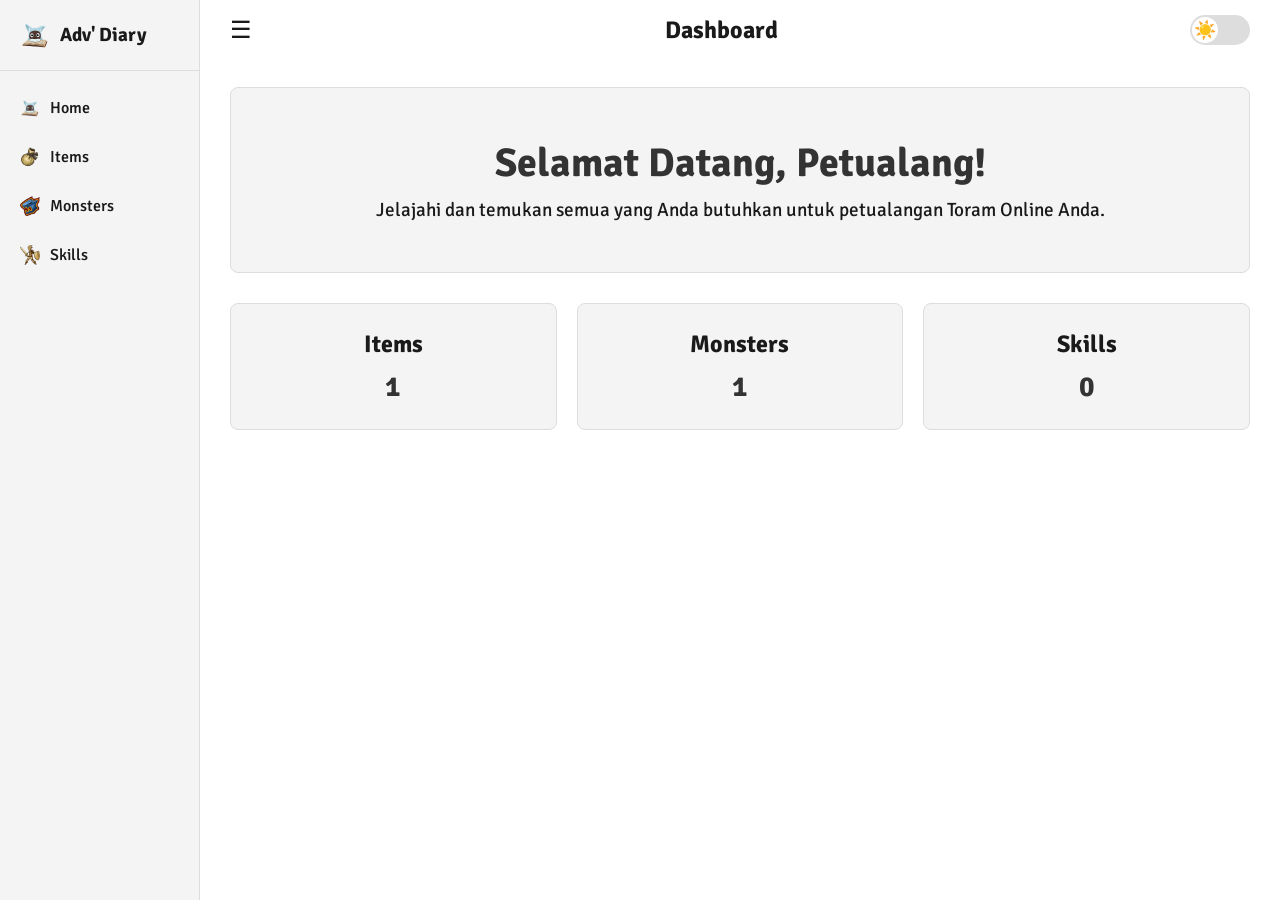
==== index.html @ a2538f26 "Changes before Firebase Studio auto-run" ====
<!DOCTYPE html>
<html lang="id">
<head>
    <meta charset="UTF-8">
    <meta name="viewport" content="width=device-width, initial-scale=1.0">
    <title>Adventure Diary - Toram Online Database</title>
    <link rel="stylesheet" href="styles.css">
    <style>
        .welcome-section {
            text-align: center;
            padding: 50px 20px;
            margin-bottom: 30px;
            border-radius: 8px;
            background-color: var(--sidebar-bg);
            border: 1px solid var(--border-color);
        }
        .welcome-section h1 {
            font-size: 2.5rem;
            margin-bottom: 10px;
            color: var(--accent-color);
        }
        .welcome-section p {
            font-size: 1.2rem;
            color: var(--text-color);
        }
        .stats-grid {
            display: grid;
            grid-template-columns: repeat(auto-fit, minmax(250px, 1fr));
            gap: 20px;
        }
        .stat-card {
            background-color: var(--sidebar-bg);
            padding: 25px;
            border-radius: 8px;
            text-align: center;
            border: 1px solid var(--border-color);
            transition: transform 0.2s;
        }
        .stat-card:hover {
            transform: translateY(-5px);
        }
        .stat-card h3 {
            margin-bottom: 10px;
            font-size: 1.5rem;
        }
        .stat-card p {
            font-size: 1.8rem;
            font-weight: bold;
            color: var(--accent-color);
        }
    </style>
</head>
<body>

    <nav id="sidebar">
        <button class="close-btn" onclick="toggleSidebar()">×</button>
        <div class="nav-header">
            <div class="logo-container">
                <img src="img/icons/brand_ico.png" alt="Logo" class="logo-img">
                <span class="logo-name">Adv' Diary</span>
            </div>
        </div>
        <div class="nav-links">
            <a href="./" class="home-link"><img src="img/icons/brand_ico.png"><span>Home</span></a>
            <a href="item/"><img src="img/icons/items_ico.png"><span>Items</span></a>
            <a href="monster/"><img src="img/icons/monsters_ico.png"><span>Monsters</span></a>
            <a href="skill/"><img src="img/icons/skills_ico.png"><span>Skills</span></a>
        </div>
    </nav>

    <main>
        <div class="header-section">
            <button class="menu-btn" onclick="toggleSidebar()">☰</button>
            <h2>Dashboard</h2>
            <div class="theme-switcher" onclick="toggleTheme()">
                <div class="switcher-ball">
                    <span class="icon-day">☀️</span>
                    <span class="icon-night">🌙</span>
                </div>
            </div>
        </div>

        <section class="welcome-section">
            <h1>Selamat Datang, Petualang!</h1>
            <p>Jelajahi dan temukan semua yang Anda butuhkan untuk petualangan Toram Online Anda.</p>
        </section>

        <div class="stats-grid">
            <div class="stat-card">
                <h3>Items</h3>
                <p id="count-item">Loading...</p>
            </div>
            <div class="stat-card">
                <h3>Monsters</h3>
                <p id="count-monster">Loading...</p>
            </div>
            <div class="stat-card">
                <h3>Skills</h3>
                <p id="count-skill">Loading...</p>
            </div>
        </div>
    </main>

    <script>
        function toggleSidebar() {
            const nav = document.getElementById('sidebar');
            const main = document.querySelector('main');
            nav.classList.toggle('active');
            main.classList.toggle('active');
        }

        function toggleTheme() {
            const body = document.documentElement;
            const currentTheme = body.getAttribute('data-theme');
            const newTheme = currentTheme === 'dark' ? 'light' : 'dark';
            
            body.setAttribute('data-theme', newTheme);
            localStorage.setItem('theme', newTheme);
        }

        const savedTheme = localStorage.getItem('theme') || 'light';
        document.documentElement.setAttribute('data-theme', savedTheme);

        async function loadStats() {
            try {
                const itemRes = await fetch('database/items.json');
                const items = await itemRes.json();
                document.getElementById('count-item').innerText = items.length;

                const monsterRes = await fetch('database/monsters.json');
                const monsters = await monsterRes.json();
                document.getElementById('count-monster').innerText = monsters.length;

                const skillRes = await fetch('database/skills.json');
                const skills = await skillRes.json();
                document.getElementById('count-skill').innerText = skills.length;
            } catch (err) {
                console.error(err);
                document.getElementById('count-item').innerText = "N/A";
                document.getElementById('count-monster').innerText = "N/A";
                document.getElementById('count-skill').innerText = "N/A";
            }
        }

        loadStats();
    </script>
</body>
</html>
---- styles.css ----
@import url('https://fonts.googleapis.com/css2?family=Signika:wght@300..700&display=swap');

:root {
    --bg-color: #ffffff;
    --text-color: #1a1a1a;
    --sidebar-bg: #f4f4f4;
    --accent-color: #333333;
    --border-color: #dddddd;
}

[data-theme="dark"] {
    --bg-color: #0a0a0a;
    --text-color: #ffffff;
    --sidebar-bg: #141414;
    --accent-color: #ffffff;
    --border-color: #333333;
}

* {
    margin: 0;
    padding: 0;
    box-sizing: border-box;
    font-family: 'Signika', sans-serif;
}

body {
    background-color: var(--bg-color);
    color: var(--text-color);
    display: flex;
    transition: all 0.3s ease;
}

/* Sidebar Style */
nav {
    width: 200px;
    height: 100vh;
    background-color: var(--sidebar-bg);
    border-right: 1px solid var(--border-color);
    position: fixed;
    display: flex;
    flex-direction: column;
    transition: width 0.3s ease;
    z-index: 1000;
}

nav.active {
    width: 80px;
}

nav.active .logo-name,
nav.active span {
    display: none;
}

.nav-header {
    display: flex;
    align-items: center;
    padding: 20px;
    border-bottom: 1px solid var(--border-color);
}

.logo-container {
    display: flex;
    align-items: center;
    overflow: hidden;
}

.logo-img {
    width: 30px;
    height: 30px;
    margin-right: 10px;
    flex-shrink: 0;
}

.logo-name {
    font-size: 1.2rem;
    font-weight: bold;
    white-space: nowrap;
}


.nav-links {
    padding-top: 10px;
    flex-grow: 1;
}

nav a {
    text-decoration: none;
    color: var(--text-color);
    padding: 12px 20px;
    margin: 5px 0;
    border-radius: 5px;
    transition: 0.2s;
    font-weight: 500;
    display: flex;
    align-items: center;
}

nav.active a {
    margin: 5px;
}


nav a img {
    margin-right: 10px;
    width: 20px;
    height: 20px;
}

nav a.home-link img {
    width: 20px;
    height: 20px;
}

nav a:hover {
    background-color: var(--accent-color);
    color: var(--bg-color);
}

/* Main Content */
main {
    margin-left: 200px;
    padding: 15px 30px;
    width: 100%;
    transition: margin-left 0.3s ease;
}

nav.active + main {
    margin-left: 80px;
}

.header-section {
    display: flex;
    justify-content: space-between;
    align-items: center;
    border-bottom: 2px solid var(--border-color);
    padding-bottom: 10px;
    margin-bottom: 30px;
    position: relative;
}

.header-section::after {
    content: '';
    position: absolute;
    bottom: -2px;
    left: 0;
    right: 0;
    height: 2px;
    background-color: var(--bg-color);
    z-index: 1;
}

.menu-btn {
    display: block;
    background: none;
    border: none;
    font-size: 1.5rem;
    cursor: pointer;
    color: var(--text-color);
    z-index: 2;
}

.close-btn {
    display: none;
}

.theme-switcher {
    width: 60px;
    height: 30px;
    background-color: var(--border-color);
    border-radius: 15px;
    cursor: pointer;
    position: relative;
    display: flex;
    align-items: center;
    z-index: 2;
}

.switcher-ball {
    width: 26px;
    height: 26px;
    background-color: white;
    border-radius: 50%;
    position: absolute;
    left: 2px;
    transition: transform 0.3s ease;
    display: flex;
    justify-content: center;
    align-items: center;
    overflow: hidden;
}

.icon-day, .icon-night {
    font-size: 18px;
    position: absolute;
    transition: opacity 0.3s ease;
}

.icon-night {
    opacity: 0;
}

[data-theme="dark"] .switcher-ball {
    transform: translateX(30px);
}

[data-theme="dark"] .icon-day {
    opacity: 0;
}

[data-theme="dark"] .icon-night {
    opacity: 1;
}


/* Toolbar */
.toolbar {
    margin-bottom: 20px;
    display: flex;
    gap: 15px;
}

#search-bar {
    flex-grow: 1;
    padding: 8px 12px;
    border: 1px solid var(--border-color);
    border-radius: 5px;
    background-color: var(--bg-color);
    color: var(--text-color);
}

#type-filter {
    padding: 8px 12px;
    border: 1px solid var(--border-color);
    border-radius: 5px;
    background-color: var(--bg-color);
    color: var(--text-color);
}


/* Accordion Styles */
.accordion-group { 
    display: grid;
    grid-template-columns: repeat(auto-fill, minmax(300px, 1fr));
    gap: 15px;
}

.acc-item { 
    background: var(--bg-color); 
    border: 1px solid var(--border-color); 
    overflow: hidden; 
    box-shadow: 0 2px 4px rgba(0, 0, 0, 0.1); 
    border-radius: 8px; 
}

summary {
    display: flex;
    justify-content: space-between;
    align-items: center;
    padding: 15px 20px;
    cursor: pointer;
    list-style: none;
    font-weight: 600;
    color: var(--text-color);
    transition: background 0.2s ease;
}

summary:hover {
    background: var(--sidebar-bg);
}

summary::-webkit-details-marker {
    display: none;
}

.item-header-main {
    font-weight: bold;
    white-space: nowrap;
    overflow: hidden;
    text-overflow: ellipsis;
}

.item-header-stats {
    font-size: 0.9em;
    color: var(--text-color-secondary);
    display: flex;
    gap: 10px;
    white-space: nowrap;
}

.item-type-icon {
    width: 24px;
    height: 24px;
    flex-shrink: 0;
}

.content-wrapper {
    height: 0;
    overflow: hidden;
    transition: height 0.3s ease-out;
    background: var(--sidebar-bg);
}

.content-body {
    padding: 20px;
    color: var(--text-color);
    line-height: 1.7;
}

.content-body b {
    font-weight: bold;
}

.content-body ul {
    list-style-type: none;
    padding-left: 20px;
    margin-top: 5px;
}

.content-body ul li {
    margin-bottom: 5px;
}

.acc-item.is-open .content-wrapper {
    /* height is set by JS */
}

@media (max-width: 1024px) {
    .accordion-group {
        grid-template-columns: repeat(auto-fill, minmax(250px, 1fr));
    }
}


@media (max-width: 768px) {
    nav {
        transform: translateX(-100%);
        width: 175px;
    }
    nav.active {
        transform: translateX(0);
        width: 175px;
    }
    nav.active .logo-name,
    nav.active span {
        display: block;
        font-size: 1rem;
    }
    main {
        margin-left: 0;
        padding: 20px;
    }
    .menu-btn, .close-btn {
        display: block;
    }
    .close-btn {
        position: absolute;
        top: 10px;
        right: 15px;
        background: none;
        border: none;
        font-size: 2rem;
        cursor: pointer;
        color: var(--text-color);
    }
    .accordion-group {
        grid-template-columns: 1fr;
    }
    .toolbar {
        flex-direction: column;
    }
}
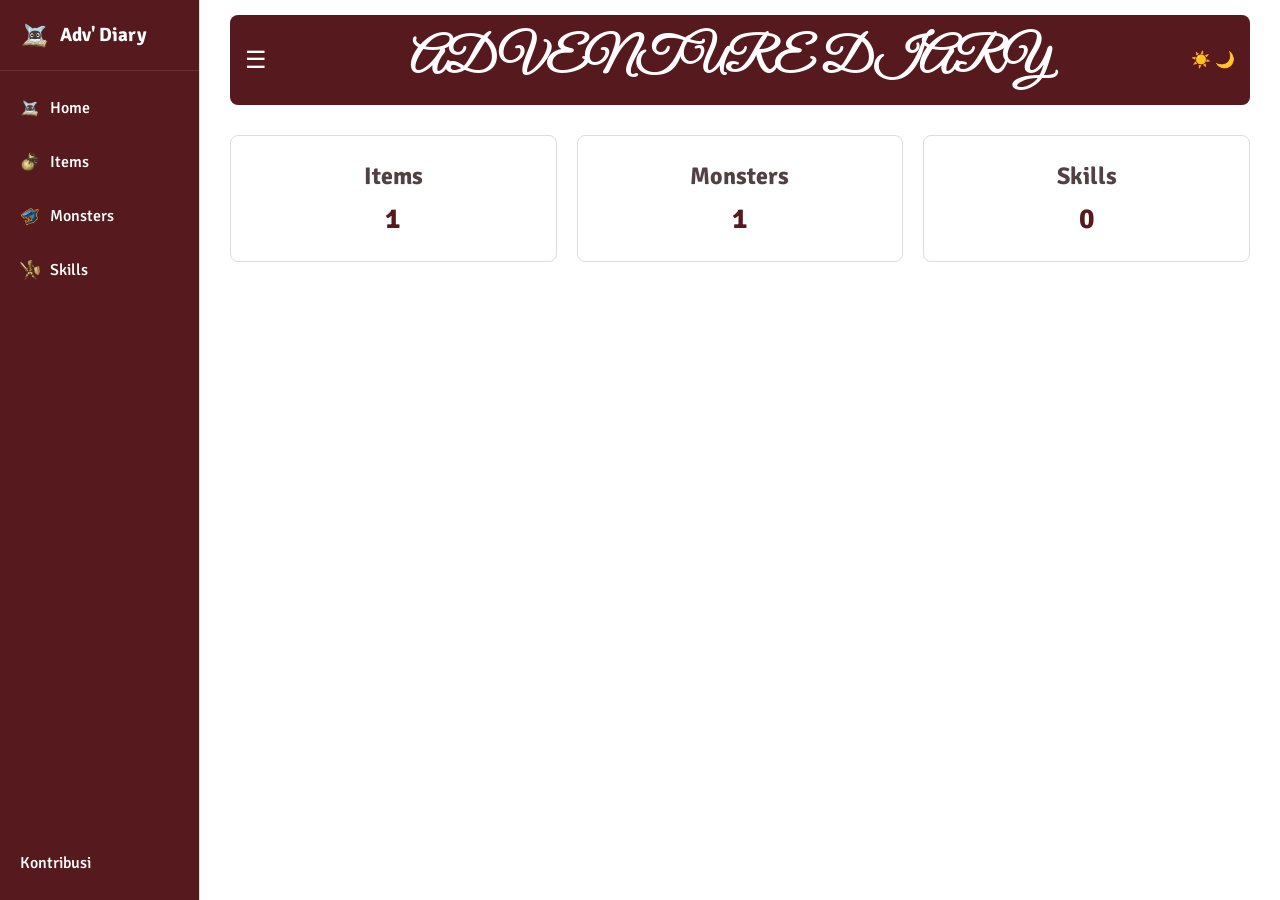
==== commit 32d372b5: "feat: implement comprehensive UI and functionality overhaul" ====
--- a/index.html
+++ b/index.html
@@ -6,30 +6,13 @@
     <title>Adventure Diary - Toram Online Database</title>
     <link rel="stylesheet" href="styles.css">
     <style>
-        .welcome-section {
-            text-align: center;
-            padding: 50px 20px;
-            margin-bottom: 30px;
-            border-radius: 8px;
-            background-color: var(--sidebar-bg);
-            border: 1px solid var(--border-color);
-        }
-        .welcome-section h1 {
-            font-size: 2.5rem;
-            margin-bottom: 10px;
-            color: var(--accent-color);
-        }
-        .welcome-section p {
-            font-size: 1.2rem;
-            color: var(--text-color);
-        }
         .stats-grid {
             display: grid;
             grid-template-columns: repeat(auto-fit, minmax(250px, 1fr));
             gap: 20px;
         }
         .stat-card {
-            background-color: var(--sidebar-bg);
+            background-color: var(--bg-color);
             padding: 25px;
             border-radius: 8px;
             text-align: center;
@@ -66,12 +49,15 @@
             <a href="monster/"><img src="img/icons/monsters_ico.png"><span>Monsters</span></a>
             <a href="skill/"><img src="img/icons/skills_ico.png"><span>Skills</span></a>
         </div>
+        <div class="nav-links-footer">
+            <a href="kontribusi/"><span>Kontribusi</span></a>
+        </div>
     </nav>
 
     <main>
         <div class="header-section">
             <button class="menu-btn" onclick="toggleSidebar()">☰</button>
-            <h2>Dashboard</h2>
+            <h2 class="fancy-title">ADVENTURE DIARY</h2>
             <div class="theme-switcher" onclick="toggleTheme()">
                 <div class="switcher-ball">
                     <span class="icon-day">☀️</span>
@@ -79,11 +65,6 @@
                 </div>
             </div>
         </div>
-
-        <section class="welcome-section">
-            <h1>Selamat Datang, Petualang!</h1>
-            <p>Jelajahi dan temukan semua yang Anda butuhkan untuk petualangan Toram Online Anda.</p>
-        </section>
 
         <div class="stats-grid">
             <div class="stat-card">
@@ -104,9 +85,7 @@
     <script>
         function toggleSidebar() {
             const nav = document.getElementById('sidebar');
-            const main = document.querySelector('main');
             nav.classList.toggle('active');
-            main.classList.toggle('active');
         }
 
         function toggleTheme() {
--- a/styles.css
+++ b/styles.css
@@ -1,19 +1,24 @@
 @import url('https://fonts.googleapis.com/css2?family=Signika:wght@300..700&display=swap');
+@import url('https://fonts.googleapis.com/css2?family=Great+Vibes&display=swap');
 
 :root {
     --bg-color: #ffffff;
-    --text-color: #1a1a1a;
-    --sidebar-bg: #f4f4f4;
-    --accent-color: #333333;
+    --text-color: #514141;
+    --header-nav-bg: #56191d;
+    --header-nav-text: #ffffff;
+    --accent-color: #56191d;
     --border-color: #dddddd;
+    --accordion-header-bg: #979797;
 }
 
 [data-theme="dark"] {
     --bg-color: #0a0a0a;
-    --text-color: #ffffff;
-    --sidebar-bg: #141414;
-    --accent-color: #ffffff;
+    --text-color: #e0e0e0;
+    --header-nav-bg: #56191d;
+    --header-nav-text: #ffffff;
+    --accent-color: #e0e0e0;
     --border-color: #333333;
+    --accordion-header-bg: #636363;
 }
 
 * {
@@ -30,11 +35,17 @@
     transition: all 0.3s ease;
 }
 
+.fancy-title {
+    font-family: 'Great Vibes', cursive;
+    font-size: 3rem;
+    color: var(--accent-color);
+}
+
 /* Sidebar Style */
 nav {
     width: 200px;
     height: 100vh;
-    background-color: var(--sidebar-bg);
+    background-color: var(--header-nav-bg);
     border-right: 1px solid var(--border-color);
     position: fixed;
     display: flex;
@@ -56,7 +67,7 @@
     display: flex;
     align-items: center;
     padding: 20px;
-    border-bottom: 1px solid var(--border-color);
+    border-bottom: 1px solid rgba(255, 255, 255, 0.1);
 }
 
 .logo-container {
@@ -76,17 +87,19 @@
     font-size: 1.2rem;
     font-weight: bold;
     white-space: nowrap;
-}
-
+    color: var(--header-nav-text);
+}
 
 .nav-links {
     padding-top: 10px;
     flex-grow: 1;
+    display: flex;
+    flex-direction: column;
 }
 
 nav a {
     text-decoration: none;
-    color: var(--text-color);
+    color: var(--header-nav-text);
     padding: 12px 20px;
     margin: 5px 0;
     border-radius: 5px;
@@ -96,10 +109,14 @@
     align-items: center;
 }
 
+.nav-links-footer {
+    margin-top: auto;
+    padding-bottom: 10px;
+}
+
 nav.active a {
     margin: 5px;
 }
-
 
 nav a img {
     margin-right: 10px;
@@ -107,14 +124,8 @@
     height: 20px;
 }
 
-nav a.home-link img {
-    width: 20px;
-    height: 20px;
-}
-
 nav a:hover {
-    background-color: var(--accent-color);
-    color: var(--bg-color);
+    background-color: rgba(255, 255, 255, 0.1);
 }
 
 /* Main Content */
@@ -133,124 +144,43 @@
     display: flex;
     justify-content: space-between;
     align-items: center;
-    border-bottom: 2px solid var(--border-color);
-    padding-bottom: 10px;
+    padding: 15px;
     margin-bottom: 30px;
-    position: relative;
-}
-
-.header-section::after {
-    content: '';
-    position: absolute;
-    bottom: -2px;
-    left: 0;
-    right: 0;
-    height: 2px;
-    background-color: var(--bg-color);
-    z-index: 1;
+    background-color: var(--header-nav-bg);
+    border-radius: 8px;
+    color: var(--header-nav-text);
+}
+
+.header-section h2 {
+    color: var(--header-nav-text);
 }
 
 .menu-btn {
-    display: block;
     background: none;
     border: none;
     font-size: 1.5rem;
     cursor: pointer;
-    color: var(--text-color);
-    z-index: 2;
+    color: var(--header-nav-text);
 }
 
 .close-btn {
     display: none;
 }
 
-.theme-switcher {
-    width: 60px;
-    height: 30px;
-    background-color: var(--border-color);
-    border-radius: 15px;
-    cursor: pointer;
+/* Accordion Styles */
+.accordion-group {
+    display: grid;
+    grid-template-columns: repeat(3, 1fr);
+    gap: 15px;
+}
+
+.acc-item {
+    background: var(--bg-color);
+    border: 1px solid var(--border-color);
+    overflow: hidden;
+    box-shadow: 0 2px 4px rgba(0, 0, 0, 0.1);
+    border-radius: 8px;
     position: relative;
-    display: flex;
-    align-items: center;
-    z-index: 2;
-}
-
-.switcher-ball {
-    width: 26px;
-    height: 26px;
-    background-color: white;
-    border-radius: 50%;
-    position: absolute;
-    left: 2px;
-    transition: transform 0.3s ease;
-    display: flex;
-    justify-content: center;
-    align-items: center;
-    overflow: hidden;
-}
-
-.icon-day, .icon-night {
-    font-size: 18px;
-    position: absolute;
-    transition: opacity 0.3s ease;
-}
-
-.icon-night {
-    opacity: 0;
-}
-
-[data-theme="dark"] .switcher-ball {
-    transform: translateX(30px);
-}
-
-[data-theme="dark"] .icon-day {
-    opacity: 0;
-}
-
-[data-theme="dark"] .icon-night {
-    opacity: 1;
-}
-
-
-/* Toolbar */
-.toolbar {
-    margin-bottom: 20px;
-    display: flex;
-    gap: 15px;
-}
-
-#search-bar {
-    flex-grow: 1;
-    padding: 8px 12px;
-    border: 1px solid var(--border-color);
-    border-radius: 5px;
-    background-color: var(--bg-color);
-    color: var(--text-color);
-}
-
-#type-filter {
-    padding: 8px 12px;
-    border: 1px solid var(--border-color);
-    border-radius: 5px;
-    background-color: var(--bg-color);
-    color: var(--text-color);
-}
-
-
-/* Accordion Styles */
-.accordion-group { 
-    display: grid;
-    grid-template-columns: repeat(auto-fill, minmax(300px, 1fr));
-    gap: 15px;
-}
-
-.acc-item { 
-    background: var(--bg-color); 
-    border: 1px solid var(--border-color); 
-    overflow: hidden; 
-    box-shadow: 0 2px 4px rgba(0, 0, 0, 0.1); 
-    border-radius: 8px; 
 }
 
 summary {
@@ -261,37 +191,27 @@
     cursor: pointer;
     list-style: none;
     font-weight: 600;
-    color: var(--text-color);
+    background-color: var(--accordion-header-bg);
+    color: #fff;
     transition: background 0.2s ease;
 }
 
 summary:hover {
-    background: var(--sidebar-bg);
+    background-color: #838383;
+}
+
+[data-theme="dark"] summary:hover {
+    background-color: #4f4f4f;
 }
 
 summary::-webkit-details-marker {
     display: none;
 }
 
-.item-header-main {
+.item-header-main a {
+    text-decoration: none;
+    color: inherit;
     font-weight: bold;
-    white-space: nowrap;
-    overflow: hidden;
-    text-overflow: ellipsis;
-}
-
-.item-header-stats {
-    font-size: 0.9em;
-    color: var(--text-color-secondary);
-    display: flex;
-    gap: 10px;
-    white-space: nowrap;
-}
-
-.item-type-icon {
-    width: 24px;
-    height: 24px;
-    flex-shrink: 0;
 }
 
 .content-wrapper {
@@ -303,34 +223,25 @@
 
 .content-body {
     padding: 20px;
-    color: var(--text-color);
-    line-height: 1.7;
-}
-
-.content-body b {
+}
+
+.credit-tag {
+    position: absolute;
+    bottom: 10px;
+    right: -8px;
+    writing-mode: vertical-rl;
+    transform: rotate(180deg);
+    color: red;
+    opacity: 0.6;
+    font-size: 0.7rem;
     font-weight: bold;
-}
-
-.content-body ul {
-    list-style-type: none;
-    padding-left: 20px;
-    margin-top: 5px;
-}
-
-.content-body ul li {
-    margin-bottom: 5px;
-}
-
-.acc-item.is-open .content-wrapper {
-    /* height is set by JS */
 }
 
 @media (max-width: 1024px) {
     .accordion-group {
-        grid-template-columns: repeat(auto-fill, minmax(250px, 1fr));
-    }
-}
-
+        grid-template-columns: repeat(2, 1fr);
+    }
+}
 
 @media (max-width: 768px) {
     nav {
@@ -350,23 +261,7 @@
         margin-left: 0;
         padding: 20px;
     }
-    .menu-btn, .close-btn {
-        display: block;
-    }
-    .close-btn {
-        position: absolute;
-        top: 10px;
-        right: 15px;
-        background: none;
-        border: none;
-        font-size: 2rem;
-        cursor: pointer;
-        color: var(--text-color);
-    }
     .accordion-group {
         grid-template-columns: 1fr;
     }
-    .toolbar {
-        flex-direction: column;
-    }
-}
+}
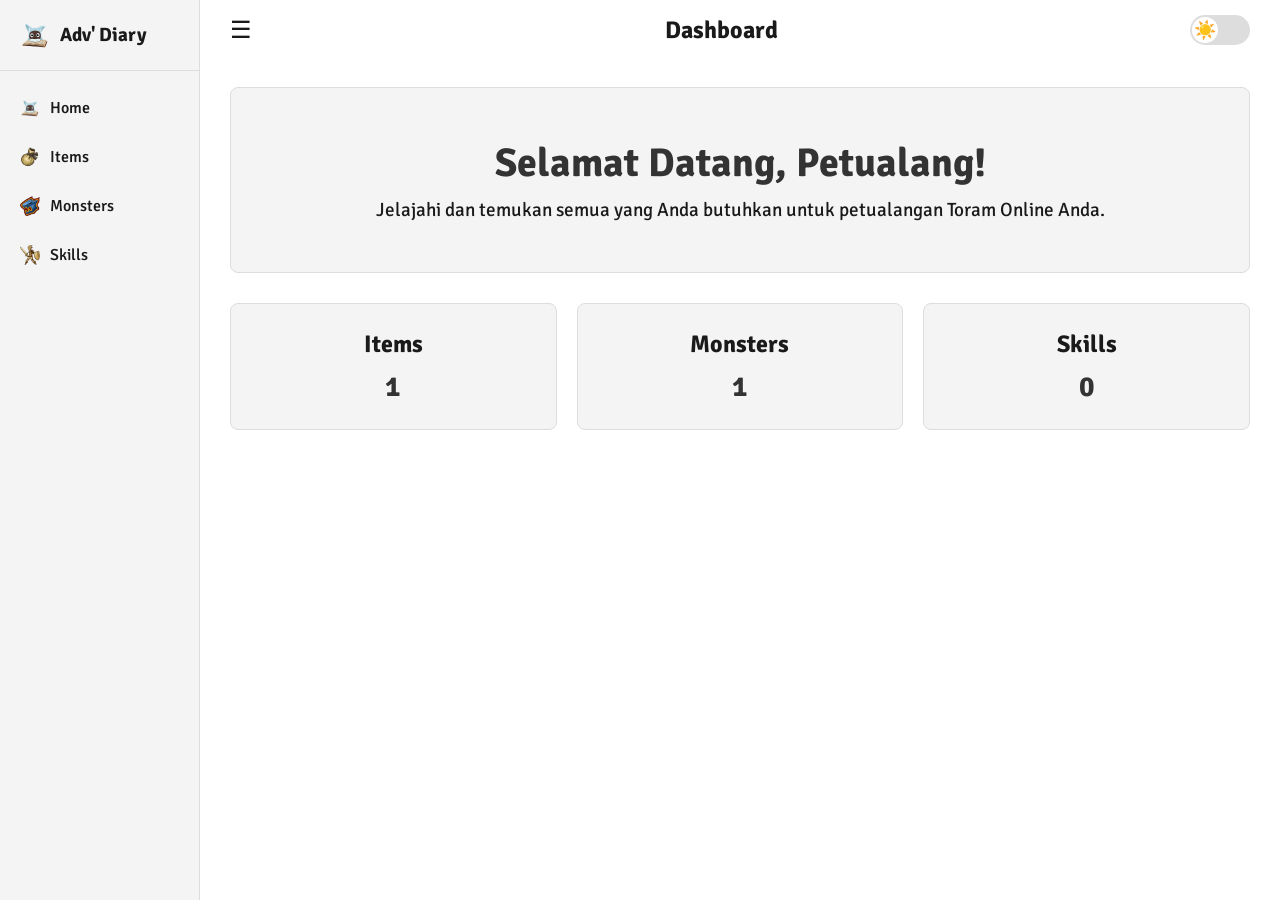
==== commit 974e6879: "Revert "feat: implement comprehensive UI and functionality overhaul" This reverts commit 32d372b53ea" ====
--- a/index.html
+++ b/index.html
@@ -6,13 +6,30 @@
     <title>Adventure Diary - Toram Online Database</title>
     <link rel="stylesheet" href="styles.css">
     <style>
+        .welcome-section {
+            text-align: center;
+            padding: 50px 20px;
+            margin-bottom: 30px;
+            border-radius: 8px;
+            background-color: var(--sidebar-bg);
+            border: 1px solid var(--border-color);
+        }
+        .welcome-section h1 {
+            font-size: 2.5rem;
+            margin-bottom: 10px;
+            color: var(--accent-color);
+        }
+        .welcome-section p {
+            font-size: 1.2rem;
+            color: var(--text-color);
+        }
         .stats-grid {
             display: grid;
             grid-template-columns: repeat(auto-fit, minmax(250px, 1fr));
             gap: 20px;
         }
         .stat-card {
-            background-color: var(--bg-color);
+            background-color: var(--sidebar-bg);
             padding: 25px;
             border-radius: 8px;
             text-align: center;
@@ -49,15 +66,12 @@
             <a href="monster/"><img src="img/icons/monsters_ico.png"><span>Monsters</span></a>
             <a href="skill/"><img src="img/icons/skills_ico.png"><span>Skills</span></a>
         </div>
-        <div class="nav-links-footer">
-            <a href="kontribusi/"><span>Kontribusi</span></a>
-        </div>
     </nav>
 
     <main>
         <div class="header-section">
             <button class="menu-btn" onclick="toggleSidebar()">☰</button>
-            <h2 class="fancy-title">ADVENTURE DIARY</h2>
+            <h2>Dashboard</h2>
             <div class="theme-switcher" onclick="toggleTheme()">
                 <div class="switcher-ball">
                     <span class="icon-day">☀️</span>
@@ -65,6 +79,11 @@
                 </div>
             </div>
         </div>
+
+        <section class="welcome-section">
+            <h1>Selamat Datang, Petualang!</h1>
+            <p>Jelajahi dan temukan semua yang Anda butuhkan untuk petualangan Toram Online Anda.</p>
+        </section>
 
         <div class="stats-grid">
             <div class="stat-card">
@@ -85,7 +104,9 @@
     <script>
         function toggleSidebar() {
             const nav = document.getElementById('sidebar');
+            const main = document.querySelector('main');
             nav.classList.toggle('active');
+            main.classList.toggle('active');
         }
 
         function toggleTheme() {
--- a/styles.css
+++ b/styles.css
@@ -1,24 +1,19 @@
 @import url('https://fonts.googleapis.com/css2?family=Signika:wght@300..700&display=swap');
-@import url('https://fonts.googleapis.com/css2?family=Great+Vibes&display=swap');
 
 :root {
     --bg-color: #ffffff;
-    --text-color: #514141;
-    --header-nav-bg: #56191d;
-    --header-nav-text: #ffffff;
-    --accent-color: #56191d;
+    --text-color: #1a1a1a;
+    --sidebar-bg: #f4f4f4;
+    --accent-color: #333333;
     --border-color: #dddddd;
-    --accordion-header-bg: #979797;
 }
 
 [data-theme="dark"] {
     --bg-color: #0a0a0a;
-    --text-color: #e0e0e0;
-    --header-nav-bg: #56191d;
-    --header-nav-text: #ffffff;
-    --accent-color: #e0e0e0;
+    --text-color: #ffffff;
+    --sidebar-bg: #141414;
+    --accent-color: #ffffff;
     --border-color: #333333;
-    --accordion-header-bg: #636363;
 }
 
 * {
@@ -35,17 +30,11 @@
     transition: all 0.3s ease;
 }
 
-.fancy-title {
-    font-family: 'Great Vibes', cursive;
-    font-size: 3rem;
-    color: var(--accent-color);
-}
-
 /* Sidebar Style */
 nav {
     width: 200px;
     height: 100vh;
-    background-color: var(--header-nav-bg);
+    background-color: var(--sidebar-bg);
     border-right: 1px solid var(--border-color);
     position: fixed;
     display: flex;
@@ -67,7 +56,7 @@
     display: flex;
     align-items: center;
     padding: 20px;
-    border-bottom: 1px solid rgba(255, 255, 255, 0.1);
+    border-bottom: 1px solid var(--border-color);
 }
 
 .logo-container {
@@ -87,19 +76,17 @@
     font-size: 1.2rem;
     font-weight: bold;
     white-space: nowrap;
-    color: var(--header-nav-text);
-}
+}
+
 
 .nav-links {
     padding-top: 10px;
     flex-grow: 1;
-    display: flex;
-    flex-direction: column;
 }
 
 nav a {
     text-decoration: none;
-    color: var(--header-nav-text);
+    color: var(--text-color);
     padding: 12px 20px;
     margin: 5px 0;
     border-radius: 5px;
@@ -109,14 +96,10 @@
     align-items: center;
 }
 
-.nav-links-footer {
-    margin-top: auto;
-    padding-bottom: 10px;
-}
-
 nav.active a {
     margin: 5px;
 }
+
 
 nav a img {
     margin-right: 10px;
@@ -124,8 +107,14 @@
     height: 20px;
 }
 
+nav a.home-link img {
+    width: 20px;
+    height: 20px;
+}
+
 nav a:hover {
-    background-color: rgba(255, 255, 255, 0.1);
+    background-color: var(--accent-color);
+    color: var(--bg-color);
 }
 
 /* Main Content */
@@ -144,43 +133,124 @@
     display: flex;
     justify-content: space-between;
     align-items: center;
-    padding: 15px;
+    border-bottom: 2px solid var(--border-color);
+    padding-bottom: 10px;
     margin-bottom: 30px;
-    background-color: var(--header-nav-bg);
-    border-radius: 8px;
-    color: var(--header-nav-text);
-}
-
-.header-section h2 {
-    color: var(--header-nav-text);
+    position: relative;
+}
+
+.header-section::after {
+    content: '';
+    position: absolute;
+    bottom: -2px;
+    left: 0;
+    right: 0;
+    height: 2px;
+    background-color: var(--bg-color);
+    z-index: 1;
 }
 
 .menu-btn {
+    display: block;
     background: none;
     border: none;
     font-size: 1.5rem;
     cursor: pointer;
-    color: var(--header-nav-text);
+    color: var(--text-color);
+    z-index: 2;
 }
 
 .close-btn {
     display: none;
 }
 
+.theme-switcher {
+    width: 60px;
+    height: 30px;
+    background-color: var(--border-color);
+    border-radius: 15px;
+    cursor: pointer;
+    position: relative;
+    display: flex;
+    align-items: center;
+    z-index: 2;
+}
+
+.switcher-ball {
+    width: 26px;
+    height: 26px;
+    background-color: white;
+    border-radius: 50%;
+    position: absolute;
+    left: 2px;
+    transition: transform 0.3s ease;
+    display: flex;
+    justify-content: center;
+    align-items: center;
+    overflow: hidden;
+}
+
+.icon-day, .icon-night {
+    font-size: 18px;
+    position: absolute;
+    transition: opacity 0.3s ease;
+}
+
+.icon-night {
+    opacity: 0;
+}
+
+[data-theme="dark"] .switcher-ball {
+    transform: translateX(30px);
+}
+
+[data-theme="dark"] .icon-day {
+    opacity: 0;
+}
+
+[data-theme="dark"] .icon-night {
+    opacity: 1;
+}
+
+
+/* Toolbar */
+.toolbar {
+    margin-bottom: 20px;
+    display: flex;
+    gap: 15px;
+}
+
+#search-bar {
+    flex-grow: 1;
+    padding: 8px 12px;
+    border: 1px solid var(--border-color);
+    border-radius: 5px;
+    background-color: var(--bg-color);
+    color: var(--text-color);
+}
+
+#type-filter {
+    padding: 8px 12px;
+    border: 1px solid var(--border-color);
+    border-radius: 5px;
+    background-color: var(--bg-color);
+    color: var(--text-color);
+}
+
+
 /* Accordion Styles */
-.accordion-group {
+.accordion-group { 
     display: grid;
-    grid-template-columns: repeat(3, 1fr);
+    grid-template-columns: repeat(auto-fill, minmax(300px, 1fr));
     gap: 15px;
 }
 
-.acc-item {
-    background: var(--bg-color);
-    border: 1px solid var(--border-color);
-    overflow: hidden;
-    box-shadow: 0 2px 4px rgba(0, 0, 0, 0.1);
-    border-radius: 8px;
-    position: relative;
+.acc-item { 
+    background: var(--bg-color); 
+    border: 1px solid var(--border-color); 
+    overflow: hidden; 
+    box-shadow: 0 2px 4px rgba(0, 0, 0, 0.1); 
+    border-radius: 8px; 
 }
 
 summary {
@@ -191,27 +261,37 @@
     cursor: pointer;
     list-style: none;
     font-weight: 600;
-    background-color: var(--accordion-header-bg);
-    color: #fff;
+    color: var(--text-color);
     transition: background 0.2s ease;
 }
 
 summary:hover {
-    background-color: #838383;
-}
-
-[data-theme="dark"] summary:hover {
-    background-color: #4f4f4f;
+    background: var(--sidebar-bg);
 }
 
 summary::-webkit-details-marker {
     display: none;
 }
 
-.item-header-main a {
-    text-decoration: none;
-    color: inherit;
+.item-header-main {
     font-weight: bold;
+    white-space: nowrap;
+    overflow: hidden;
+    text-overflow: ellipsis;
+}
+
+.item-header-stats {
+    font-size: 0.9em;
+    color: var(--text-color-secondary);
+    display: flex;
+    gap: 10px;
+    white-space: nowrap;
+}
+
+.item-type-icon {
+    width: 24px;
+    height: 24px;
+    flex-shrink: 0;
 }
 
 .content-wrapper {
@@ -223,25 +303,34 @@
 
 .content-body {
     padding: 20px;
-}
-
-.credit-tag {
-    position: absolute;
-    bottom: 10px;
-    right: -8px;
-    writing-mode: vertical-rl;
-    transform: rotate(180deg);
-    color: red;
-    opacity: 0.6;
-    font-size: 0.7rem;
+    color: var(--text-color);
+    line-height: 1.7;
+}
+
+.content-body b {
     font-weight: bold;
+}
+
+.content-body ul {
+    list-style-type: none;
+    padding-left: 20px;
+    margin-top: 5px;
+}
+
+.content-body ul li {
+    margin-bottom: 5px;
+}
+
+.acc-item.is-open .content-wrapper {
+    /* height is set by JS */
 }
 
 @media (max-width: 1024px) {
     .accordion-group {
-        grid-template-columns: repeat(2, 1fr);
-    }
-}
+        grid-template-columns: repeat(auto-fill, minmax(250px, 1fr));
+    }
+}
+
 
 @media (max-width: 768px) {
     nav {
@@ -261,7 +350,23 @@
         margin-left: 0;
         padding: 20px;
     }
+    .menu-btn, .close-btn {
+        display: block;
+    }
+    .close-btn {
+        position: absolute;
+        top: 10px;
+        right: 15px;
+        background: none;
+        border: none;
+        font-size: 2rem;
+        cursor: pointer;
+        color: var(--text-color);
+    }
     .accordion-group {
         grid-template-columns: 1fr;
     }
-}
+    .toolbar {
+        flex-direction: column;
+    }
+}
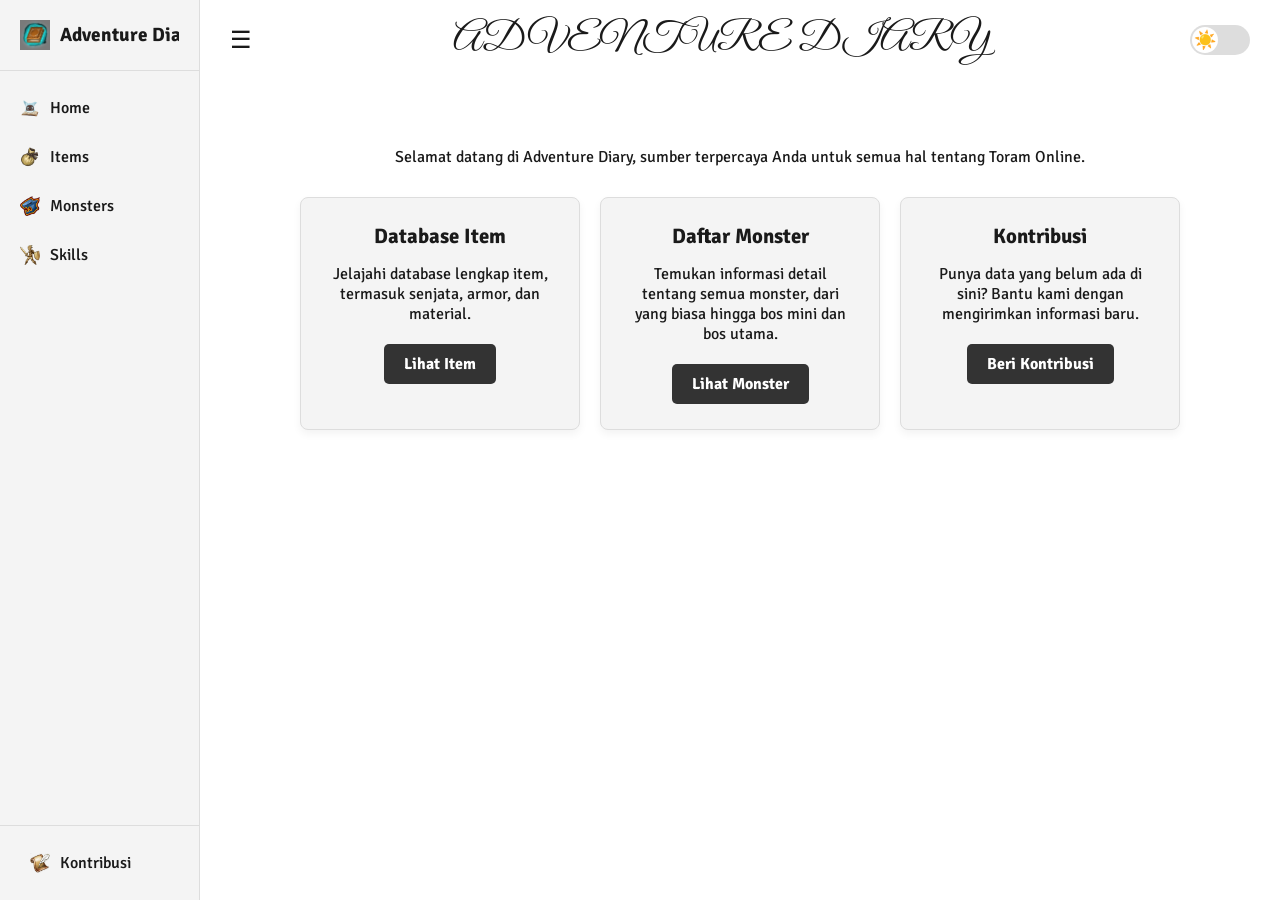
==== commit 3f4493ea: "feat: re-implement contribution page and update branding" ====
--- a/index.html
+++ b/index.html
@@ -3,75 +3,33 @@
 <head>
     <meta charset="UTF-8">
     <meta name="viewport" content="width=device-width, initial-scale=1.0">
-    <title>Adventure Diary - Toram Online Database</title>
+    <title>Adventure Diary</title>
     <link rel="stylesheet" href="styles.css">
-    <style>
-        .welcome-section {
-            text-align: center;
-            padding: 50px 20px;
-            margin-bottom: 30px;
-            border-radius: 8px;
-            background-color: var(--sidebar-bg);
-            border: 1px solid var(--border-color);
-        }
-        .welcome-section h1 {
-            font-size: 2.5rem;
-            margin-bottom: 10px;
-            color: var(--accent-color);
-        }
-        .welcome-section p {
-            font-size: 1.2rem;
-            color: var(--text-color);
-        }
-        .stats-grid {
-            display: grid;
-            grid-template-columns: repeat(auto-fit, minmax(250px, 1fr));
-            gap: 20px;
-        }
-        .stat-card {
-            background-color: var(--sidebar-bg);
-            padding: 25px;
-            border-radius: 8px;
-            text-align: center;
-            border: 1px solid var(--border-color);
-            transition: transform 0.2s;
-        }
-        .stat-card:hover {
-            transform: translateY(-5px);
-        }
-        .stat-card h3 {
-            margin-bottom: 10px;
-            font-size: 1.5rem;
-        }
-        .stat-card p {
-            font-size: 1.8rem;
-            font-weight: bold;
-            color: var(--accent-color);
-        }
-    </style>
+    <link href="https://fonts.googleapis.com/css2?family=Great+Vibes&display=swap" rel="stylesheet">
 </head>
 <body>
-
     <nav id="sidebar">
-        <button class="close-btn" onclick="toggleSidebar()">×</button>
         <div class="nav-header">
             <div class="logo-container">
-                <img src="img/icons/brand_ico.png" alt="Logo" class="logo-img">
-                <span class="logo-name">Adv' Diary</span>
+                <img src="img/logo.png" alt="Logo" class="logo-img">
+                <span class="logo-name">Adventure Diary</span>
             </div>
         </div>
         <div class="nav-links">
-            <a href="./" class="home-link"><img src="img/icons/brand_ico.png"><span>Home</span></a>
+            <a href="./"><img src="img/icons/brand_ico.png"><span>Home</span></a>
             <a href="item/"><img src="img/icons/items_ico.png"><span>Items</span></a>
             <a href="monster/"><img src="img/icons/monsters_ico.png"><span>Monsters</span></a>
             <a href="skill/"><img src="img/icons/skills_ico.png"><span>Skills</span></a>
+        </div>
+        <div class="nav-links-footer">
+            <a href="kontribusi/"><img src="img/icons/quest_ico.png"><span>Kontribusi</span></a>
         </div>
     </nav>
 
     <main>
         <div class="header-section">
             <button class="menu-btn" onclick="toggleSidebar()">☰</button>
-            <h2>Dashboard</h2>
+            <h2 class="main-title">ADVENTURE DIARY</h2>
             <div class="theme-switcher" onclick="toggleTheme()">
                 <div class="switcher-ball">
                     <span class="icon-day">☀️</span>
@@ -80,69 +38,43 @@
             </div>
         </div>
 
-        <section class="welcome-section">
-            <h1>Selamat Datang, Petualang!</h1>
-            <p>Jelajahi dan temukan semua yang Anda butuhkan untuk petualangan Toram Online Anda.</p>
-        </section>
-
-        <div class="stats-grid">
-            <div class="stat-card">
-                <h3>Items</h3>
-                <p id="count-item">Loading...</p>
-            </div>
-            <div class="stat-card">
-                <h3>Monsters</h3>
-                <p id="count-monster">Loading...</p>
-            </div>
-            <div class="stat-card">
-                <h3>Skills</h3>
-                <p id="count-skill">Loading...</p>
+        <div class="dashboard">
+            <p>Selamat datang di Adventure Diary, sumber terpercaya Anda untuk semua hal tentang Toram Online.</p>
+            <div class="card-group">
+                <div class="info-card">
+                    <h3>Database Item</h3>
+                    <p>Jelajahi database lengkap item, termasuk senjata, armor, dan material.</p>
+                    <a href="item/" class="card-link">Lihat Item</a>
+                </div>
+                <div class="info-card">
+                    <h3>Daftar Monster</h3>
+                    <p>Temukan informasi detail tentang semua monster, dari yang biasa hingga bos mini dan bos utama.</p>
+                    <a href="monster/" class="card-link">Lihat Monster</a>
+                </div>
+                 <div class="info-card">
+                    <h3>Kontribusi</h3>
+                    <p>Punya data yang belum ada di sini? Bantu kami dengan mengirimkan informasi baru.</p>
+                    <a href="kontribusi/" class="card-link">Beri Kontribusi</a>
+                </div>
             </div>
         </div>
     </main>
 
     <script>
         function toggleSidebar() {
-            const nav = document.getElementById('sidebar');
-            const main = document.querySelector('main');
-            nav.classList.toggle('active');
-            main.classList.toggle('active');
+            document.getElementById('sidebar').classList.toggle('active');
         }
 
         function toggleTheme() {
             const body = document.documentElement;
             const currentTheme = body.getAttribute('data-theme');
             const newTheme = currentTheme === 'dark' ? 'light' : 'dark';
-            
             body.setAttribute('data-theme', newTheme);
             localStorage.setItem('theme', newTheme);
         }
 
         const savedTheme = localStorage.getItem('theme') || 'light';
         document.documentElement.setAttribute('data-theme', savedTheme);
-
-        async function loadStats() {
-            try {
-                const itemRes = await fetch('database/items.json');
-                const items = await itemRes.json();
-                document.getElementById('count-item').innerText = items.length;
-
-                const monsterRes = await fetch('database/monsters.json');
-                const monsters = await monsterRes.json();
-                document.getElementById('count-monster').innerText = monsters.length;
-
-                const skillRes = await fetch('database/skills.json');
-                const skills = await skillRes.json();
-                document.getElementById('count-skill').innerText = skills.length;
-            } catch (err) {
-                console.error(err);
-                document.getElementById('count-item').innerText = "N/A";
-                document.getElementById('count-monster').innerText = "N/A";
-                document.getElementById('count-skill').innerText = "N/A";
-            }
-        }
-
-        loadStats();
     </script>
 </body>
 </html>
--- a/styles.css
+++ b/styles.css
@@ -370,3 +370,143 @@
         flex-direction: column;
     }
 }
+.nav-links-footer {
+    padding: 10px;
+    border-top: 1px solid var(--border-color);
+}
+
+.main-title {
+    font-family: 'Great Vibes', cursive;
+    font-size: 2.5rem;
+    font-weight: normal;
+    text-align: center;
+    flex-grow: 1;
+}
+
+.dashboard {
+    text-align: center;
+    padding: 40px 20px;
+}
+
+.card-group {
+    display: flex;
+    justify-content: center;
+    gap: 20px;
+    margin-top: 30px;
+    flex-wrap: wrap;
+}
+
+.info-card {
+    background: var(--sidebar-bg);
+    border: 1px solid var(--border-color);
+    border-radius: 8px;
+    padding: 25px;
+    width: 280px;
+    box-shadow: 0 4px 8px rgba(0,0,0,0.05);
+    transition: transform 0.2s, box-shadow 0.2s;
+}
+
+.info-card:hover {
+    transform: translateY(-5px);
+    box-shadow: 0 6px 12px rgba(0,0,0,0.1);
+}
+
+.info-card h3 {
+    margin-bottom: 15px;
+    font-size: 1.3rem;
+}
+
+.card-link {
+    display: inline-block;
+    margin-top: 20px;
+    padding: 10px 20px;
+    background-color: var(--accent-color);
+    color: var(--bg-color);
+    text-decoration: none;
+    border-radius: 5px;
+    font-weight: bold;
+    transition: background-color 0.2s;
+}
+
+.card-link:hover {
+    opacity: 0.9;
+}
+
+
+/* Contribution Page Styles */
+
+.contribution-form-container {
+    max-width: 700px;
+    margin: 0 auto;
+    background: var(--sidebar-bg);
+    padding: 30px;
+    border-radius: 8px;
+    box-shadow: 0 4px 10px rgba(0,0,0,0.1);
+}
+
+.form-selector {
+    display: flex;
+    justify-content: center;
+    margin-bottom: 25px;
+    background: var(--bg-color);
+    border-radius: 8px;
+    padding: 5px;
+}
+
+.form-selector button {
+    flex: 1;
+    padding: 12px;
+    background: transparent;
+    border: none;
+    cursor: pointer;
+    font-weight: bold;
+    color: var(--text-color);
+    border-radius: 6px;
+    transition: background-color 0.2s, color 0.2s;
+}
+
+.form-selector button.active {
+    background-color: var(--accent-color);
+    color: var(--bg-color);
+}
+
+.contribution-form h3 {
+    text-align: center;
+    margin-bottom: 20px;
+    font-size: 1.5rem;
+}
+
+.contribution-form input,
+.contribution-form select,
+.contribution-form textarea {
+    width: 100%;
+    padding: 12px;
+    margin-bottom: 15px;
+    border: 1px solid var(--border-color);
+    border-radius: 5px;
+    background-color: var(--bg-color);
+    color: var(--text-color);
+    font-size: 1rem;
+}
+
+.contribution-form textarea {
+    min-height: 100px;
+    resize: vertical;
+}
+
+.contribution-form button[type="submit"] {
+    width: 100%;
+    padding: 15px;
+    background-color: var(--accent-color);
+    color: var(--bg-color);
+    border: none;
+    border-radius: 5px;
+    cursor: pointer;
+    font-size: 1.1rem;
+    font-weight: bold;
+    transition: opacity 0.2s;
+}
+
+.contribution-form button[type="submit"]:hover {
+    opacity: 0.9;
+}
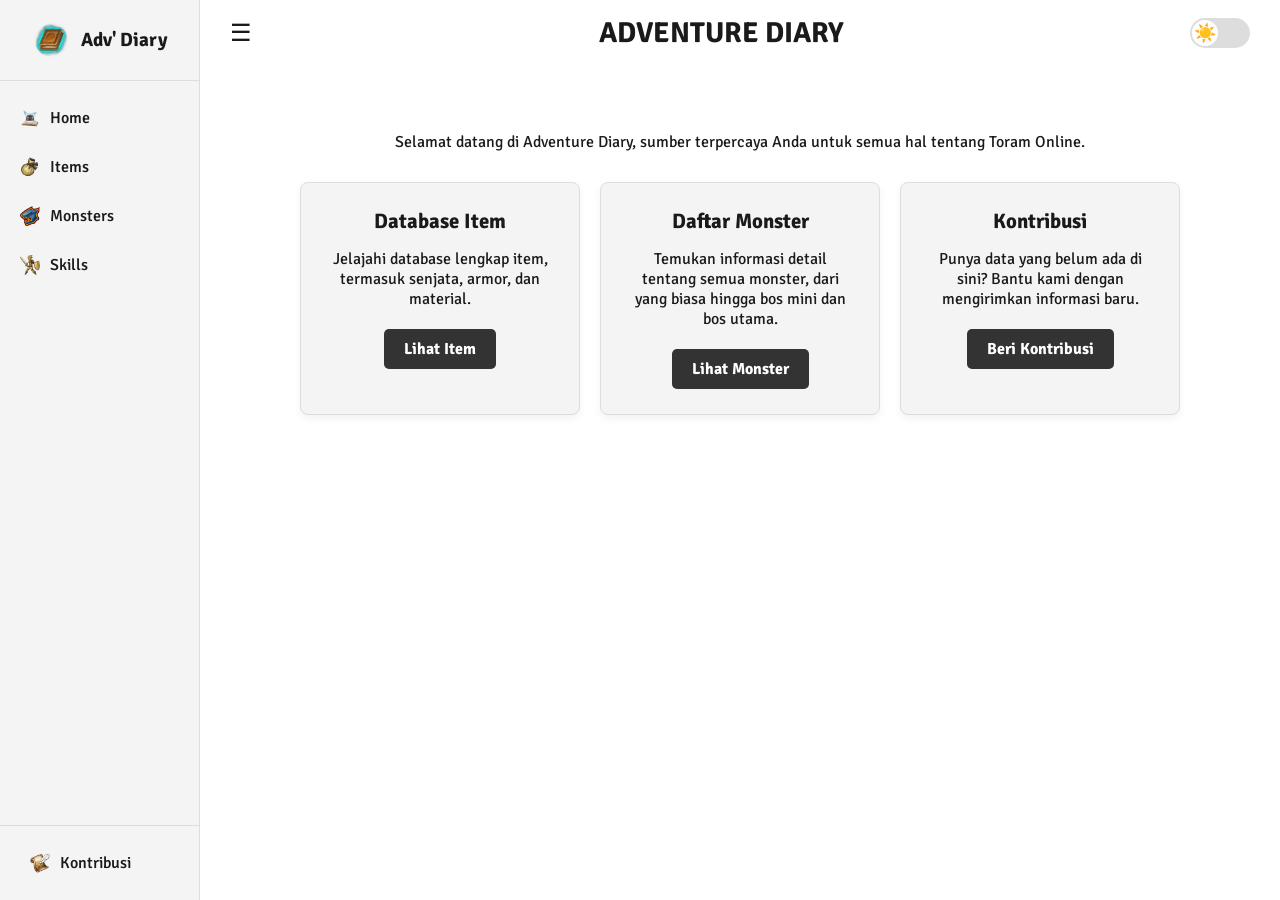
==== commit 0b118666: "feat: update logo and navigation" ====
--- a/index.html
+++ b/index.html
@@ -12,7 +12,7 @@
         <div class="nav-header">
             <div class="logo-container">
                 <img src="img/logo.png" alt="Logo" class="logo-img">
-                <span class="logo-name">Adventure Diary</span>
+                <span class="logo-name">Adv' Diary</span>
             </div>
         </div>
         <div class="nav-links">
--- a/styles.css
+++ b/styles.css
@@ -55,7 +55,9 @@
 .nav-header {
     display: flex;
     align-items: center;
+    justify-content: center; /* Center logo when sidebar is active */
     padding: 20px;
+    height: 81px; /* Fixed height */
     border-bottom: 1px solid var(--border-color);
 }
 
@@ -66,10 +68,14 @@
 }
 
 .logo-img {
-    width: 30px;
-    height: 30px;
+    width: 40px;
+    height: 40px;
     margin-right: 10px;
     flex-shrink: 0;
+}
+
+nav.active .logo-img {
+    margin-right: 0; /* No margin when text is hidden */
 }
 
 .logo-name {
@@ -98,8 +104,12 @@
 
 nav.active a {
     margin: 5px;
-}
-
+    justify-content: center; /* Center icons */
+}
+
+nav.active a img {
+    margin-right: 0;
+}
 
 nav a img {
     margin-right: 10px;
@@ -376,9 +386,9 @@
 }
 
 .main-title {
-    font-family: 'Great Vibes', cursive;
-    font-size: 2.5rem;
-    font-weight: normal;
+    font-family: 'Signika', sans-serif;
+    font-size: 1.8rem;
+    font-weight: bold;
     text-align: center;
     flex-grow: 1;
 }
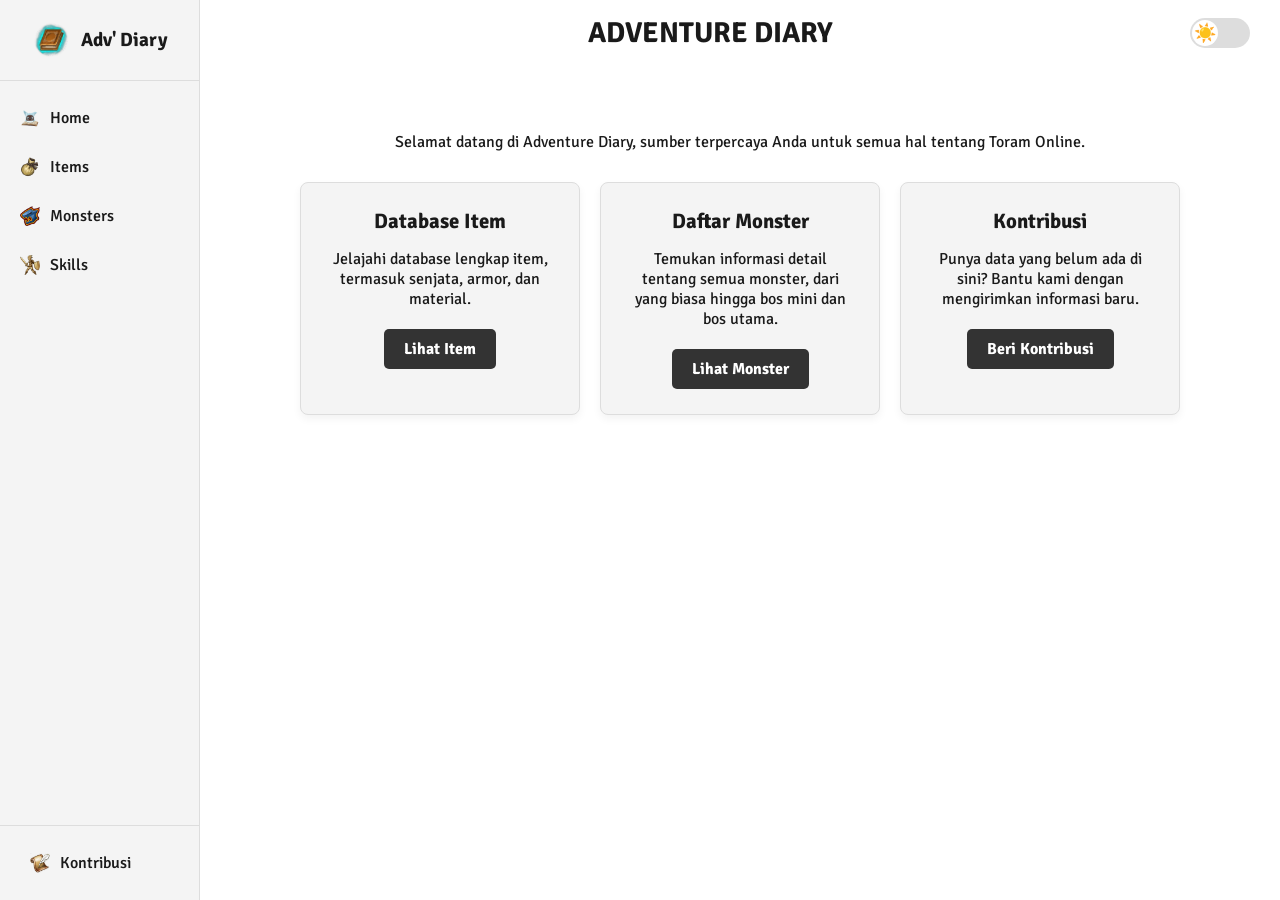
==== commit b08d0834: "feat: implement full PWA with maskable icon and service worker" ====
--- a/index.html
+++ b/index.html
@@ -6,6 +6,7 @@
     <title>Adventure Diary</title>
     <link rel="stylesheet" href="styles.css">
     <link href="https://fonts.googleapis.com/css2?family=Great+Vibes&display=swap" rel="stylesheet">
+    <link rel="manifest" href="manifest.json">
 </head>
 <body>
     <nav id="sidebar">
@@ -75,6 +76,18 @@
 
         const savedTheme = localStorage.getItem('theme') || 'light';
         document.documentElement.setAttribute('data-theme', savedTheme);
+
+        if ('serviceWorker' in navigator) {
+            window.addEventListener('load', () => {
+                navigator.serviceWorker.register('/adventure-diary/sw.js')
+                    .then(registration => {
+                        console.log('ServiceWorker registration successful with scope: ', registration.scope);
+                    })
+                    .catch(err => {
+                        console.log('ServiceWorker registration failed: ', err);
+                    });
+            });
+        }
     </script>
 </body>
 </html>
--- a/styles.css
+++ b/styles.css
@@ -39,26 +39,27 @@
     position: fixed;
     display: flex;
     flex-direction: column;
-    transition: width 0.3s ease;
+    transition: width 0.3s ease, transform 0.3s ease;
     z-index: 1000;
 }
 
-nav.active {
+nav.collapsed {
     width: 80px;
 }
 
-nav.active .logo-name,
-nav.active span {
+nav.collapsed .logo-name,
+nav.collapsed span {
     display: none;
 }
 
 .nav-header {
     display: flex;
     align-items: center;
-    justify-content: center; /* Center logo when sidebar is active */
+    justify-content: center;
     padding: 20px;
-    height: 81px; /* Fixed height */
+    height: 81px;
     border-bottom: 1px solid var(--border-color);
+    flex-shrink: 0;
 }
 
 .logo-container {
@@ -74,8 +75,8 @@
     flex-shrink: 0;
 }
 
-nav.active .logo-img {
-    margin-right: 0; /* No margin when text is hidden */
+nav.collapsed .logo-img {
+    margin-right: 0;
 }
 
 .logo-name {
@@ -88,6 +89,7 @@
 .nav-links {
     padding-top: 10px;
     flex-grow: 1;
+    overflow-y: auto;
 }
 
 nav a {
@@ -102,12 +104,12 @@
     align-items: center;
 }
 
-nav.active a {
+nav.collapsed a {
     margin: 5px;
-    justify-content: center; /* Center icons */
-}
-
-nav.active a img {
+    justify-content: center;
+}
+
+nav.collapsed a img {
     margin-right: 0;
 }
 
@@ -125,6 +127,12 @@
 nav a:hover {
     background-color: var(--accent-color);
     color: var(--bg-color);
+}
+
+.nav-links-footer {
+    padding: 10px;
+    border-top: 1px solid var(--border-color);
+    flex-shrink: 0;
 }
 
 /* Main Content */
@@ -135,7 +143,7 @@
     transition: margin-left 0.3s ease;
 }
 
-nav.active + main {
+nav.collapsed + main {
     margin-left: 80px;
 }
 
@@ -161,13 +169,13 @@
 }
 
 .menu-btn {
-    display: block;
+    display: none; /* Hidden on desktop */
     background: none;
     border: none;
     font-size: 1.5rem;
     cursor: pointer;
     color: var(--text-color);
-    z-index: 2;
+    z-index: 1002;
 }
 
 .close-btn {
@@ -222,148 +230,54 @@
     opacity: 1;
 }
 
-
-/* Toolbar */
-.toolbar {
-    margin-bottom: 20px;
-    display: flex;
-    gap: 15px;
-}
-
-#search-bar {
-    flex-grow: 1;
-    padding: 8px 12px;
-    border: 1px solid var(--border-color);
-    border-radius: 5px;
-    background-color: var(--bg-color);
-    color: var(--text-color);
-}
-
-#type-filter {
-    padding: 8px 12px;
-    border: 1px solid var(--border-color);
-    border-radius: 5px;
-    background-color: var(--bg-color);
-    color: var(--text-color);
-}
-
-
-/* Accordion Styles */
-.accordion-group { 
-    display: grid;
-    grid-template-columns: repeat(auto-fill, minmax(300px, 1fr));
-    gap: 15px;
-}
-
-.acc-item { 
-    background: var(--bg-color); 
-    border: 1px solid var(--border-color); 
-    overflow: hidden; 
-    box-shadow: 0 2px 4px rgba(0, 0, 0, 0.1); 
-    border-radius: 8px; 
-}
-
-summary {
-    display: flex;
-    justify-content: space-between;
-    align-items: center;
-    padding: 15px 20px;
-    cursor: pointer;
-    list-style: none;
-    font-weight: 600;
-    color: var(--text-color);
-    transition: background 0.2s ease;
-}
-
-summary:hover {
-    background: var(--sidebar-bg);
-}
-
-summary::-webkit-details-marker {
-    display: none;
-}
-
-.item-header-main {
-    font-weight: bold;
-    white-space: nowrap;
-    overflow: hidden;
-    text-overflow: ellipsis;
-}
-
-.item-header-stats {
-    font-size: 0.9em;
-    color: var(--text-color-secondary);
-    display: flex;
-    gap: 10px;
-    white-space: nowrap;
-}
-
-.item-type-icon {
-    width: 24px;
-    height: 24px;
-    flex-shrink: 0;
-}
-
-.content-wrapper {
-    height: 0;
-    overflow: hidden;
-    transition: height 0.3s ease-out;
-    background: var(--sidebar-bg);
-}
-
-.content-body {
-    padding: 20px;
-    color: var(--text-color);
-    line-height: 1.7;
-}
-
-.content-body b {
-    font-weight: bold;
-}
-
-.content-body ul {
-    list-style-type: none;
-    padding-left: 20px;
-    margin-top: 5px;
-}
-
-.content-body ul li {
-    margin-bottom: 5px;
-}
-
-.acc-item.is-open .content-wrapper {
-    /* height is set by JS */
-}
-
-@media (max-width: 1024px) {
-    .accordion-group {
-        grid-template-columns: repeat(auto-fill, minmax(250px, 1fr));
-    }
-}
-
-
+/* Mobile Specific */
 @media (max-width: 768px) {
     nav {
         transform: translateX(-100%);
-        width: 175px;
-    }
+        width: 250px; 
+        height: 100vh;
+        position: fixed;
+    }
+
     nav.active {
         transform: translateX(0);
-        width: 175px;
-    }
+        width: 250px;
+    }
+
+    nav.active.collapsed {
+        width: 250px;
+    }
+
     nav.active .logo-name,
     nav.active span {
-        display: block;
+        display: block; 
         font-size: 1rem;
     }
+    
+    nav.active a {
+        justify-content: flex-start;
+        margin: 5px 10px;
+    }
+
+    nav.active a img {
+        margin-right: 10px;
+    }
+    
+    nav.active .logo-img {
+        margin-right: 10px;
+    }
+
     main {
         margin-left: 0;
         padding: 20px;
     }
-    .menu-btn, .close-btn {
+
+    .menu-btn {
+        display: block; 
+    }
+
+    .close-btn {
         display: block;
-    }
-    .close-btn {
         position: absolute;
         top: 10px;
         right: 15px;
@@ -373,6 +287,144 @@
         cursor: pointer;
         color: var(--text-color);
     }
+    
+    #overlay {
+        position: fixed;
+        top: 0;
+        left: 0;
+        width: 100%;
+        height: 100%;
+        background: rgba(0,0,0,0.5);
+        z-index: 999;
+        display: none;
+    }
+
+    #overlay.active {
+        display: block;
+    }
+}
+
+
+/* Toolbar */
+.toolbar {
+    margin-bottom: 20px;
+    display: flex;
+    gap: 15px;
+}
+
+#search-bar {
+    flex-grow: 1;
+    padding: 8px 12px;
+    border: 1px solid var(--border-color);
+    border-radius: 5px;
+    background-color: var(--bg-color);
+    color: var(--text-color);
+}
+
+#type-filter {
+    padding: 8px 12px;
+    border: 1px solid var(--border-color);
+    border-radius: 5px;
+    background-color: var(--bg-color);
+    color: var(--text-color);
+}
+
+
+/* Accordion Styles */
+.accordion-group { 
+    display: grid;
+    grid-template-columns: repeat(auto-fill, minmax(300px, 1fr));
+    gap: 15px;
+}
+
+.acc-item { 
+    background: var(--bg-color); 
+    border: 1px solid var(--border-color); 
+    overflow: hidden; 
+    box-shadow: 0 2px 4px rgba(0, 0, 0, 0.1); 
+    border-radius: 8px; 
+}
+
+summary {
+    display: flex;
+    justify-content: space-between;
+    align-items: center;
+    padding: 15px 20px;
+    cursor: pointer;
+    list-style: none;
+    font-weight: 600;
+    color: var(--text-color);
+    transition: background 0.2s ease;
+}
+
+summary:hover {
+    background: var(--sidebar-bg);
+}
+
+summary::-webkit-details-marker {
+    display: none;
+}
+
+.item-header-main {
+    font-weight: bold;
+    white-space: nowrap;
+    overflow: hidden;
+    text-overflow: ellipsis;
+}
+
+.item-header-stats {
+    font-size: 0.9em;
+    color: var(--text-color-secondary);
+    display: flex;
+    gap: 10px;
+    white-space: nowrap;
+}
+
+.item-type-icon {
+    width: 24px;
+    height: 24px;
+    flex-shrink: 0;
+}
+
+.content-wrapper {
+    height: 0;
+    overflow: hidden;
+    transition: height 0.3s ease-out;
+    background: var(--sidebar-bg);
+}
+
+.content-body {
+    padding: 20px;
+    color: var(--text-color);
+    line-height: 1.7;
+}
+
+.content-body b {
+    font-weight: bold;
+}
+
+.content-body ul {
+    list-style-type: none;
+    padding-left: 20px;
+    margin-top: 5px;
+}
+
+.content-body ul li {
+    margin-bottom: 5px;
+}
+
+.acc-item.is-open .content-wrapper {
+    /* height is set by JS */
+}
+
+@media (max-width: 1024px) {
+    .accordion-group {
+        grid-template-columns: repeat(auto-fill, minmax(250px, 1fr));
+    }
+}
+
+
+@media (max-width: 768px) {
     .accordion-group {
         grid-template-columns: 1fr;
     }
@@ -380,11 +432,6 @@
         flex-direction: column;
     }
 }
-.nav-links-footer {
-    padding: 10px;
-    border-top: 1px solid var(--border-color);
-}
-
 .main-title {
     font-family: 'Signika', sans-serif;
     font-size: 1.8rem;
@@ -519,4 +566,4 @@
 
 .contribution-form button[type="submit"]:hover {
     opacity: 0.9;
-}
+}
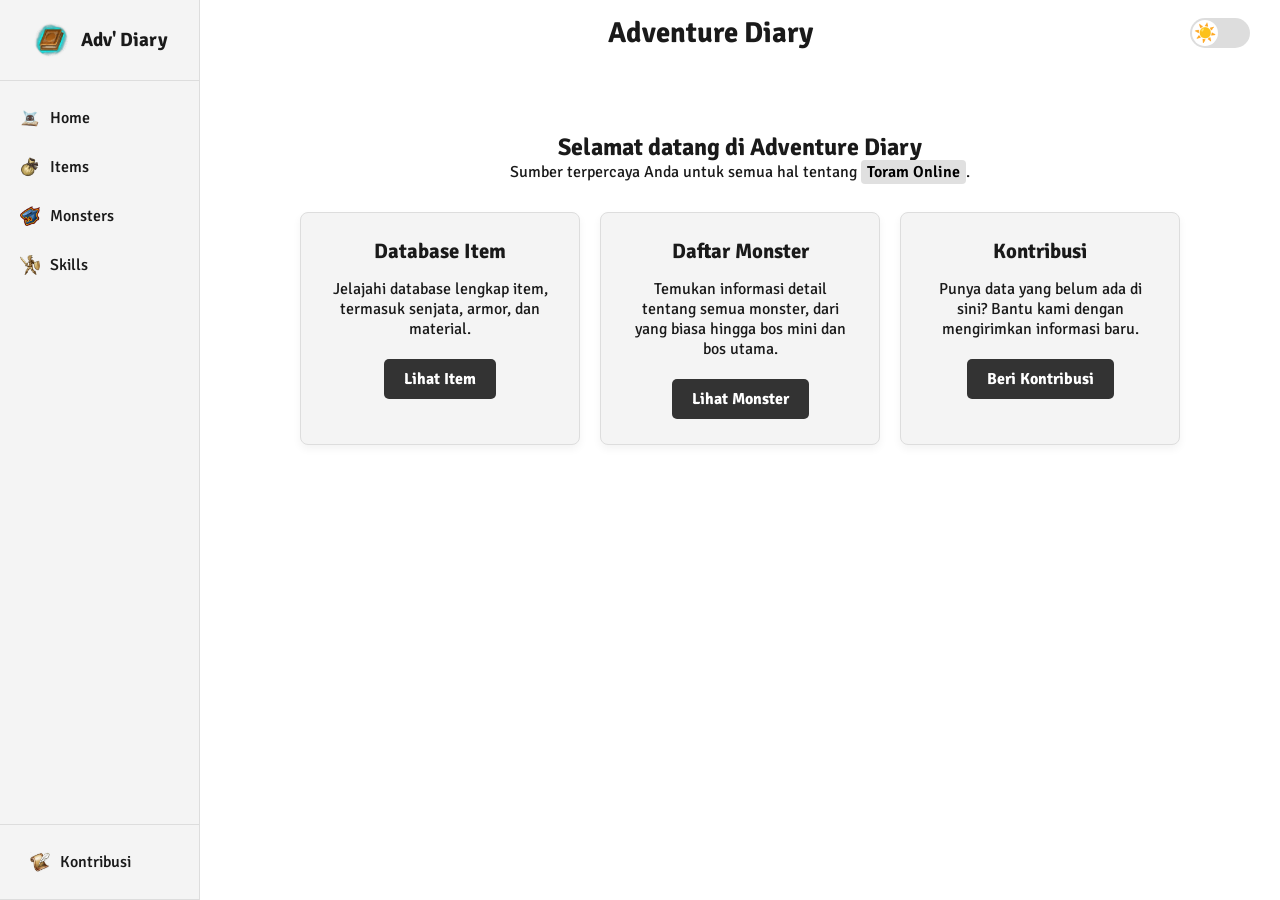
==== commit be3bf6a4: "feat: improve text hierarchy and add highlighting" ====
--- a/index.html
+++ b/index.html
@@ -3,34 +3,34 @@
 <head>
     <meta charset="UTF-8">
     <meta name="viewport" content="width=device-width, initial-scale=1.0">
-    <title>Adventure Diary</title>
+    <title>Adventure Diary - Database Toram Online</title>
     <link rel="stylesheet" href="styles.css">
-    <link href="https://fonts.googleapis.com/css2?family=Great+Vibes&display=swap" rel="stylesheet">
-    <link rel="manifest" href="manifest.json">
 </head>
 <body>
+    <div id="overlay"></div>
     <nav id="sidebar">
         <div class="nav-header">
             <div class="logo-container">
                 <img src="img/logo.png" alt="Logo" class="logo-img">
                 <span class="logo-name">Adv' Diary</span>
             </div>
+            <button class="close-btn" onclick="toggleSidebar()">×</button>
         </div>
         <div class="nav-links">
-            <a href="./"><img src="img/icons/brand_ico.png"><span>Home</span></a>
+            <a href="./" class="home-link"><img src="img/icons/brand_ico.png"><span>Home</span></a>
             <a href="item/"><img src="img/icons/items_ico.png"><span>Items</span></a>
             <a href="monster/"><img src="img/icons/monsters_ico.png"><span>Monsters</span></a>
             <a href="skill/"><img src="img/icons/skills_ico.png"><span>Skills</span></a>
         </div>
         <div class="nav-links-footer">
-            <a href="kontribusi/"><img src="img/icons/quest_ico.png"><span>Kontribusi</span></a>
+             <a href="kontribusi/"><img src="img/icons/quest_ico.png"><span>Kontribusi</span></a>
         </div>
     </nav>
 
     <main>
         <div class="header-section">
             <button class="menu-btn" onclick="toggleSidebar()">☰</button>
-            <h2 class="main-title">ADVENTURE DIARY</h2>
+            <h1 class="main-title">Adventure Diary</h1>
             <div class="theme-switcher" onclick="toggleTheme()">
                 <div class="switcher-ball">
                     <span class="icon-day">☀️</span>
@@ -40,30 +40,35 @@
         </div>
 
         <div class="dashboard">
-            <p>Selamat datang di Adventure Diary, sumber terpercaya Anda untuk semua hal tentang Toram Online.</p>
-            <div class="card-group">
-                <div class="info-card">
-                    <h3>Database Item</h3>
-                    <p>Jelajahi database lengkap item, termasuk senjata, armor, dan material.</p>
-                    <a href="item/" class="card-link">Lihat Item</a>
-                </div>
-                <div class="info-card">
-                    <h3>Daftar Monster</h3>
-                    <p>Temukan informasi detail tentang semua monster, dari yang biasa hingga bos mini dan bos utama.</p>
-                    <a href="monster/" class="card-link">Lihat Monster</a>
-                </div>
+             <h2>Selamat datang di Adventure Diary</h2>
+             <p>Sumber terpercaya Anda untuk semua hal tentang <span class="highlight">Toram Online</span>.</p>
+             <div class="card-group">
                  <div class="info-card">
-                    <h3>Kontribusi</h3>
-                    <p>Punya data yang belum ada di sini? Bantu kami dengan mengirimkan informasi baru.</p>
-                    <a href="kontribusi/" class="card-link">Beri Kontribusi</a>
-                </div>
-            </div>
+                     <h3>Database Item</h3>
+                     <p>Jelajahi database lengkap item, termasuk senjata, armor, dan material.</p>
+                     <a href="item/" class="card-link">Lihat Item</a>
+                 </div>
+                 <div class="info-card">
+                     <h3>Daftar Monster</h3>
+                     <p>Temukan informasi detail tentang semua monster, dari yang biasa hingga bos mini dan bos utama.</p>
+                     <a href="monster/" class="card-link">Lihat Monster</a>
+                 </div>
+                  <div class="info-card">
+                     <h3>Kontribusi</h3>
+                     <p>Punya data yang belum ada di sini? Bantu kami dengan mengirimkan informasi baru.</p>
+                     <a href="kontribusi/" class="card-link">Beri Kontribusi</a>
+                 </div>
+             </div>
         </div>
     </main>
 
     <script>
+        const sidebar = document.getElementById('sidebar');
+        const overlay = document.getElementById('overlay');
+
         function toggleSidebar() {
-            document.getElementById('sidebar').classList.toggle('active');
+            sidebar.classList.toggle('active');
+            overlay.classList.toggle('active');
         }
 
         function toggleTheme() {
@@ -74,20 +79,11 @@
             localStorage.setItem('theme', newTheme);
         }
 
+        overlay.addEventListener('click', toggleSidebar);
+
+        // Set initial theme
         const savedTheme = localStorage.getItem('theme') || 'light';
         document.documentElement.setAttribute('data-theme', savedTheme);
-
-        if ('serviceWorker' in navigator) {
-            window.addEventListener('load', () => {
-                navigator.serviceWorker.register('/adventure-diary/sw.js')
-                    .then(registration => {
-                        console.log('ServiceWorker registration successful with scope: ', registration.scope);
-                    })
-                    .catch(err => {
-                        console.log('ServiceWorker registration failed: ', err);
-                    });
-            });
-        }
     </script>
 </body>
-</html>+</html>
--- a/styles.css
+++ b/styles.css
@@ -6,6 +6,8 @@
     --sidebar-bg: #f4f4f4;
     --accent-color: #333333;
     --border-color: #dddddd;
+    --highlight-bg: #e0e0e0; /* Highlight for light theme */
+    --highlight-text: #000000;
 }
 
 [data-theme="dark"] {
@@ -14,7 +16,18 @@
     --sidebar-bg: #141414;
     --accent-color: #ffffff;
     --border-color: #333333;
-}
+    --highlight-bg: #444444; /* Highlight for dark theme */
+    --highlight-text: #ffffff;
+}
+
+.highlight {
+    background-color: var(--highlight-bg);
+    color: var(--highlight-text);
+    padding: 2px 6px;
+    border-radius: 4px;
+    font-weight: 600;
+}
+
 
 * {
     margin: 0;
@@ -132,6 +145,7 @@
 .nav-links-footer {
     padding: 10px;
     border-top: 1px solid var(--border-color);
+    border-bottom: 1px solid var(--border-color);
     flex-shrink: 0;
 }
 
@@ -501,6 +515,16 @@
     box-shadow: 0 4px 10px rgba(0,0,0,0.1);
 }
 
+.contribution-form-container h3 {
+    text-align: center;
+    margin-bottom: 10px; /* Reduced margin */
+}
+
+.contribution-form-container p {
+    text-align: center;
+    margin-bottom: 25px;
+}
+
 .form-selector {
     display: flex;
     justify-content: center;
@@ -527,7 +551,7 @@
     color: var(--bg-color);
 }
 
-.contribution-form h3 {
+.contribution-form h4 {
     text-align: center;
     margin-bottom: 20px;
     font-size: 1.5rem;
@@ -566,4 +590,4 @@
 
 .contribution-form button[type="submit"]:hover {
     opacity: 0.9;
-}+}
